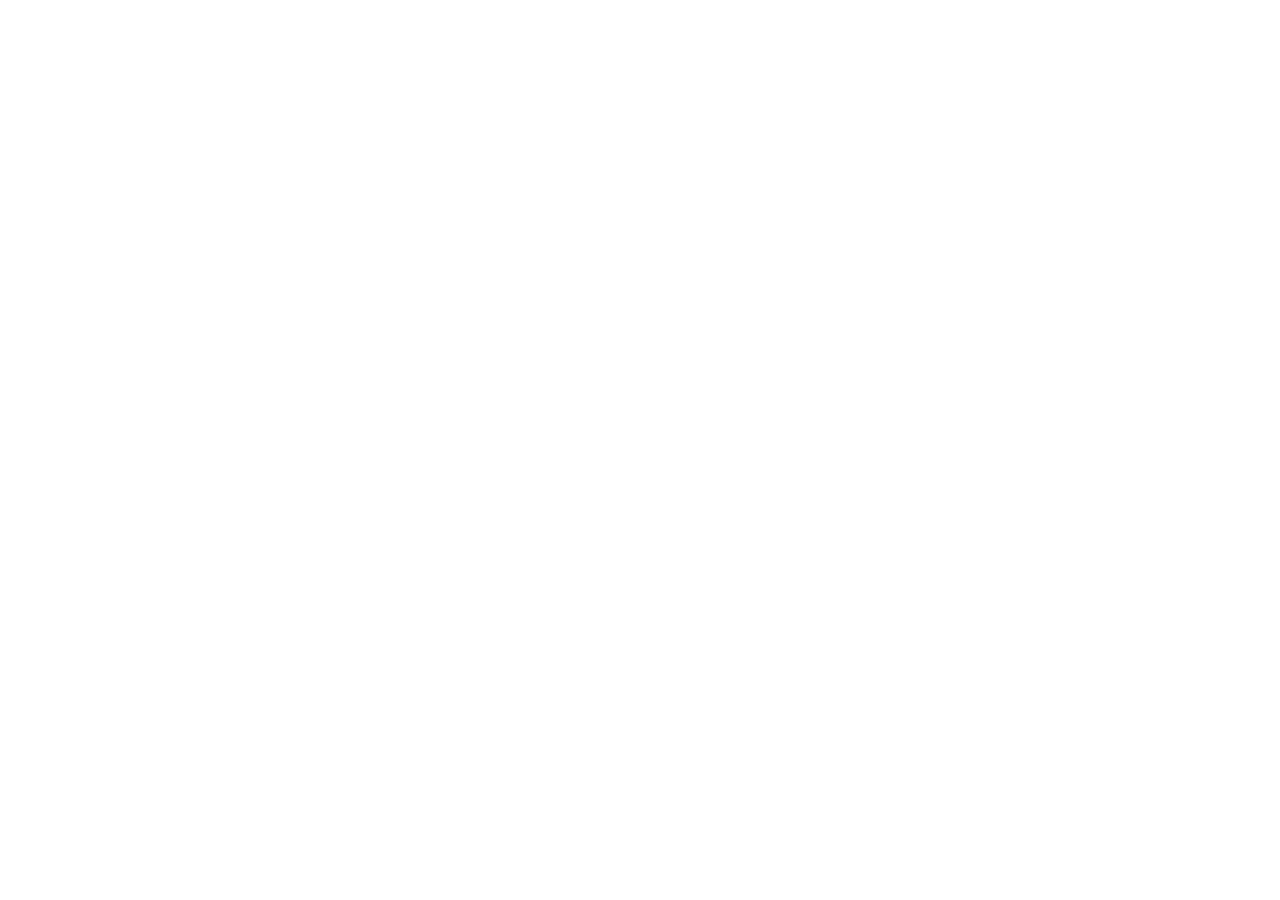
==== trabalho_do_terceiro/index.html @ 218927cc "Add files via upload" ====
<!DOCTYPE html>
<html lang="en">
<head>
    <meta charset="UTF-8">
    <meta name="viewport" content="width=device-width, initial-scale=1.0">
    <title>NOME</title>
</head>
<body>
    <head></head>
    <main></main>
    <footer></footer>
</body>
</html>
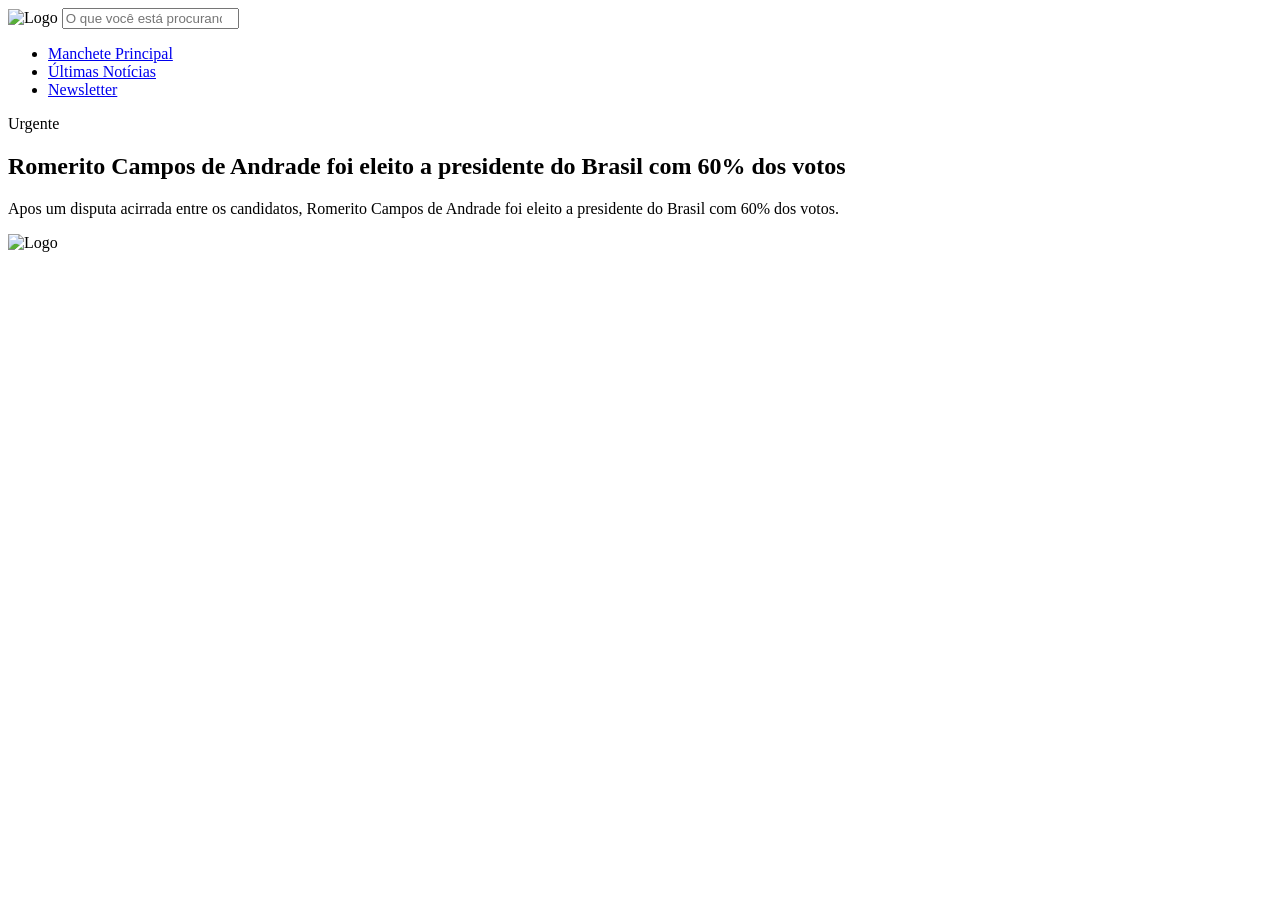
==== commit 58dd9593: "Revise index.html for new layout and content" ====
--- a/trabalho_do_terceiro/index.html
+++ b/trabalho_do_terceiro/index.html
@@ -3,11 +3,39 @@
 <head>
     <meta charset="UTF-8">
     <meta name="viewport" content="width=device-width, initial-scale=1.0">
-    <title>NOME</title>
+    <title>JORNAL IMORAL</title>
+    <link rel="stylesheet" href="style.css">
+    <link rel="shortcut icon" href="./Imagens/IMG_LOGO.png" type="image/x-icon">
 </head>
 <body>
-    <head></head>
-    <main></main>
+
+    <head>
+        <!-- NAVBAR -->
+        <nav class="navbar">
+            <img src="./Imagens/IMG_LOGO.png" alt="Logo" class="navbar__logo">
+            <input type="search" placeholder="O que você está procurando?" class="navbar__search">        
+            <ul class="navbar__menu">
+                <li><a class="navbar__item" href="#Principal_Manchete">Manchete Principal</a></li>
+                <li><a class="navbar__item" href="#Ultimas_Noticias">Últimas Notícias</a></li>
+                <li><a class="navbar__item" href="#Newsletter">Newsletter</a></li>
+            </ul>
+
+        </nav>
+    </head>
+
+    <main>
+        <!-- hero -->
+        <section class="hero" id="Principal_Manchete">
+            <div>
+                <span class="badge hero__badge">Urgente</span>
+                <h1 class="hero__titulo">Romerito Campos de Andrade foi eleito a presidente do Brasil com 60% dos votos</h1>
+                <p class="hero__text">Apos um disputa acirrada entre os candidatos, Romerito Campos de Andrade foi eleito a presidente do Brasil com 60% dos votos.</p>
+            </div>
+            <div>
+                <img src="./Imagens/IMG_PRINCIPAL.png" alt="Logo" class="hero__img">
+            </div>
+        </section>
+    </main>
     <footer></footer>
 </body>
-</html>+</html>
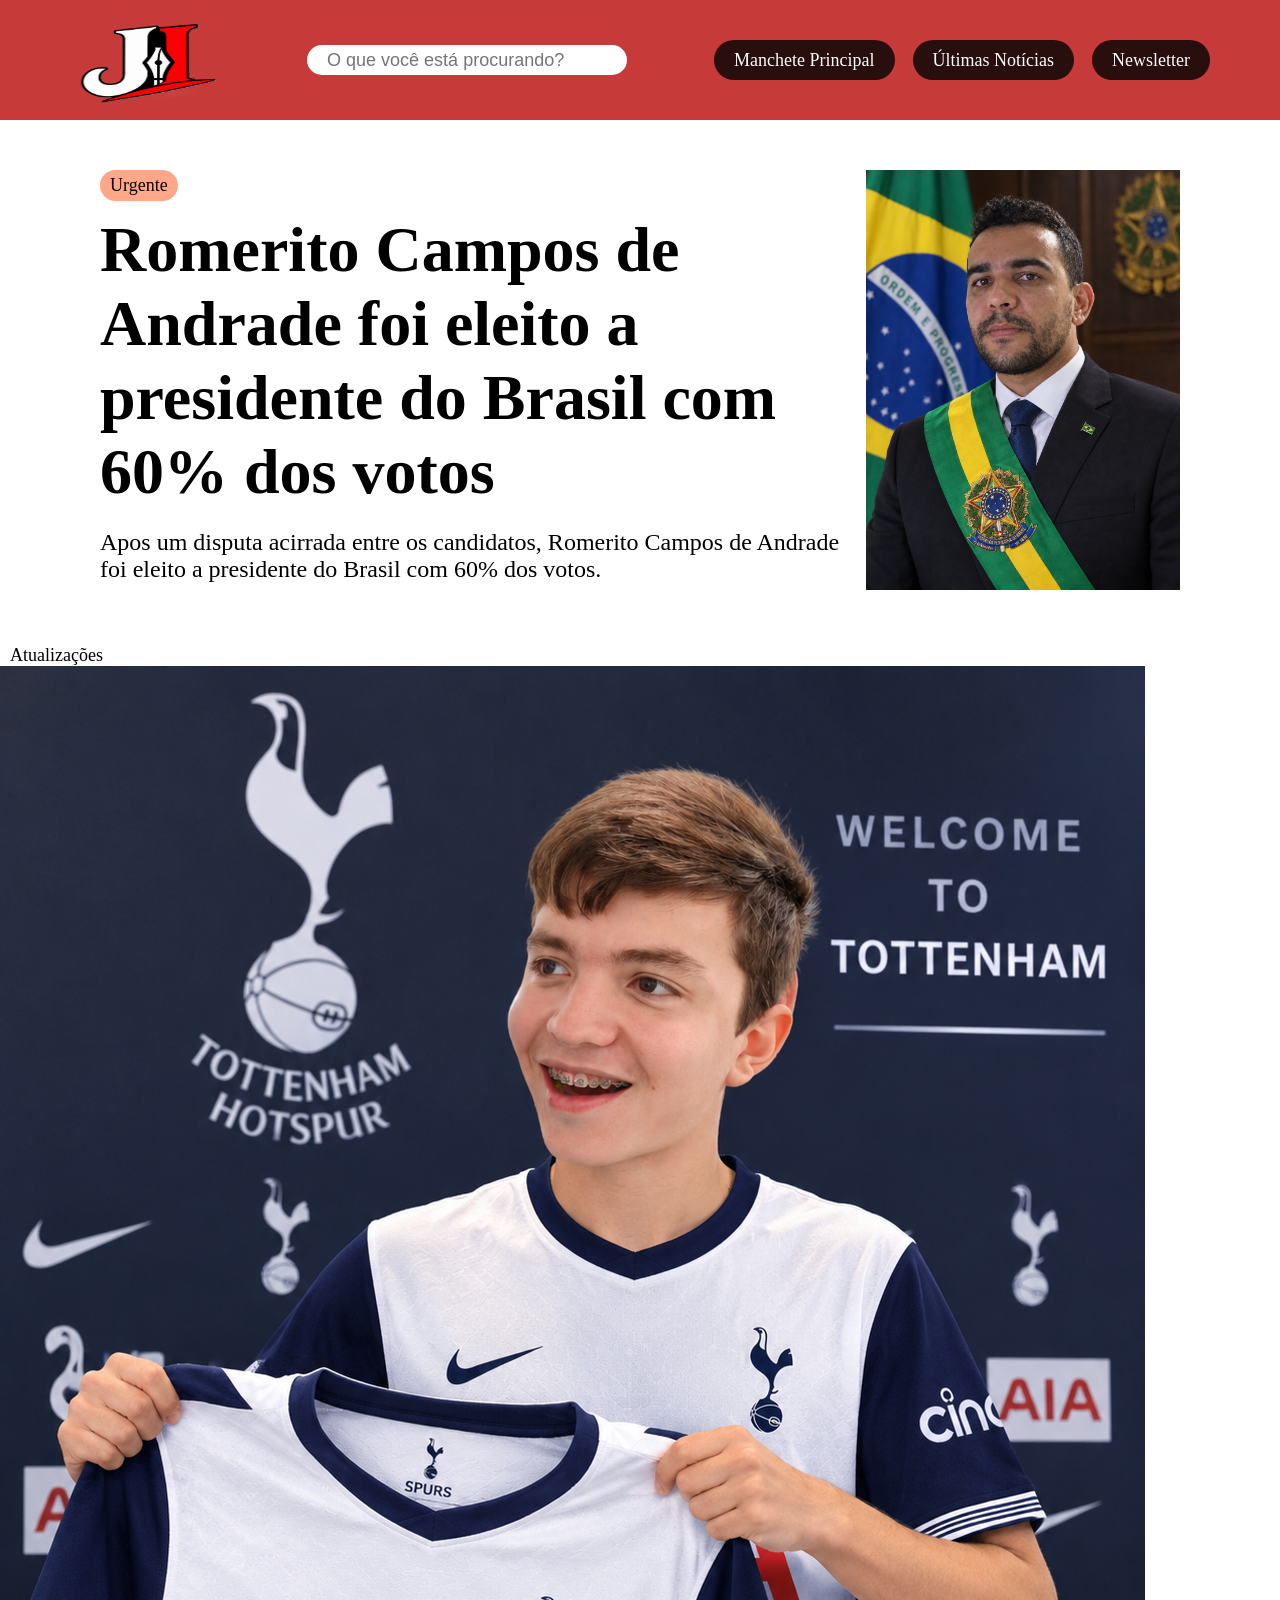
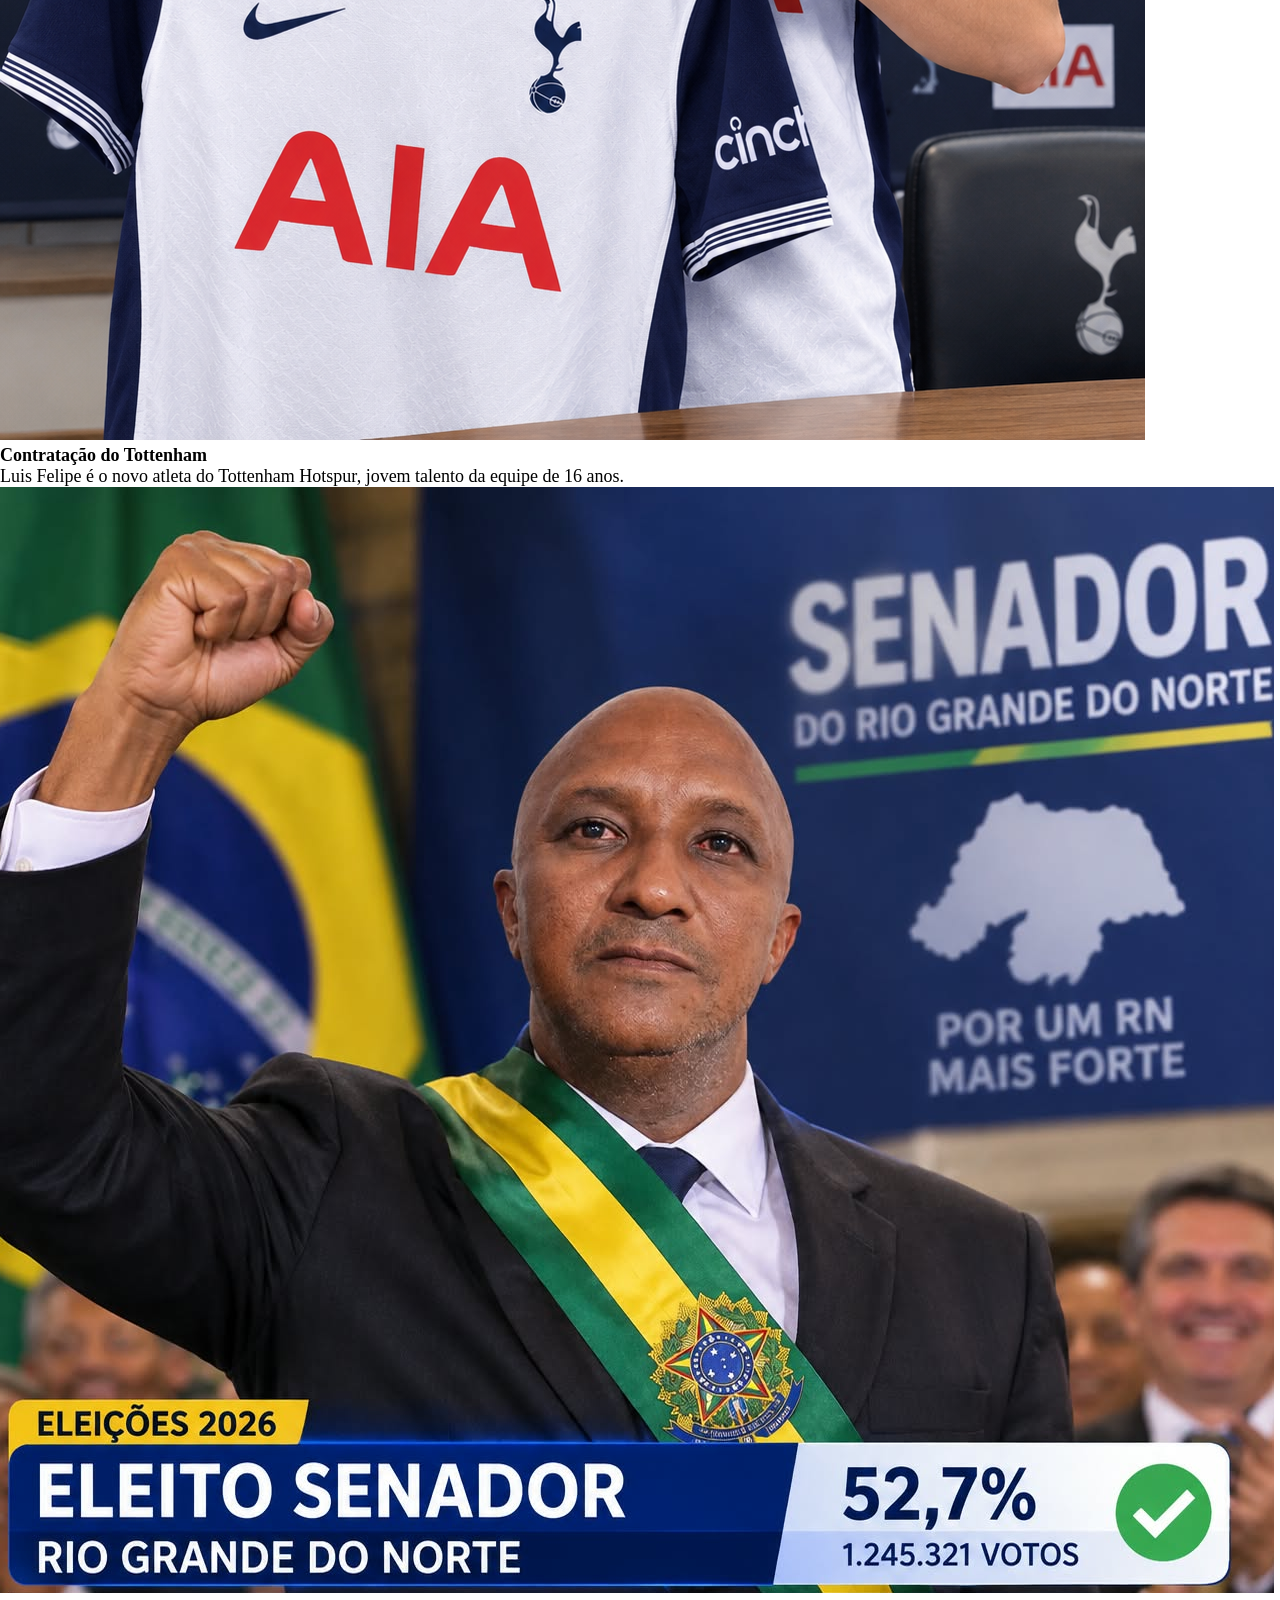
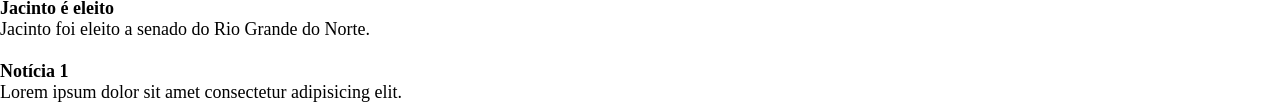
==== commit 9193b7ee: "adicionei um seçao nova seçao com noticia , ainda falta alguns  cards" ====
--- a/trabalho_do_terceiro/index.html
+++ b/trabalho_do_terceiro/index.html
@@ -35,6 +35,36 @@
                 <img src="./Imagens/IMG_PRINCIPAL.png" alt="Logo" class="hero__img">
             </div>
         </section>
+        <section id="Ultimas_Noticias" class="noticia">
+            <div class="noticia__header">
+                <span class="badge noticia__badge">Atualizações</span>
+            </div>
+            <div class="noticia__container">
+                <article class="card noticia__card">
+                    <img src="./Imagens/NOTICIA_1.png" alt="Notícia 1" class="noticia__img">
+                    <div class="noticia__content">
+                        <h2 class="noticia__titulo">Contratação do Tottenham </h2>
+                        <p class="noticia__text">Luis Felipe é o novo atleta do Tottenham Hotspur, jovem talento da equipe de 16 anos.</p>
+                    </div>
+                </article>
+
+                <article class="card noticia__card">
+                    <img src="./Imagens/NOTICIA_2.png" alt="Notícia 2" class="noticia__img">
+                    <div class="noticia__content">
+                        <h2 class="noticia__titulo"> Jacinto é eleito</h2>
+                        <p class="noticia__text">Jacinto foi eleito a senado do Rio Grande do Norte.</p>
+                    </div>
+                </article>
+
+                <article class="card noticia__card">
+                    <img src="" alt="">
+                    <div class="noticia__content">
+                        <h2 class="noticia__titulo">Notícia 1</h2>
+                        <p class="noticia__text">Lorem ipsum dolor sit amet consectetur adipisicing elit.</p>
+                    </div>
+                </article>
+            </div>
+        </section>
     </main>
     <footer></footer>
 </body>
--- a/trabalho_do_terceiro/style.css
+++ b/trabalho_do_terceiro/style.css
@@ -0,0 +1,85 @@
+* {
+    box-sizing: border-box;
+    margin: 0;
+    padding: 0;
+    border: 0;
+    font-size: 18px;
+}
+
+body {
+    height: 100vh;
+}
+
+/* Nav Bar */
+
+.navbar {
+    height: 120px;
+    background-color: rgb(198, 58, 58);
+    display: flex;
+    justify-content: space-between;
+    align-items: center;
+    padding: 0 70px;
+}
+.navbar__logo {
+    width: 150px;
+    height: 100px;
+
+}
+
+.navbar__search {
+    width: 320px;
+    height: 30px;
+    border-radius: 16px;
+    padding: 0 20px;
+}
+
+.navbar__menu {
+    display: flex;
+    list-style: none;
+    gap: 18px; 
+}
+
+.navbar__item {
+    background-color: rgba(3, 3, 3, 0.800);
+    color: rgb(253, 253, 253);
+    border-radius: 24px;
+    padding: 10px 20px;
+    text-decoration: none;
+}
+.navbar__item:hover {
+    background-color: rgba(253, 253, 253);
+    color: rgb(3, 3, 3, 0.800);
+}
+
+/* Badge, Card */
+.badge{
+    border-radius: 2rem;
+    padding: 5px 10px;
+
+}
+
+/* Hero */
+
+.hero{
+    display: flex;
+    justify-content: space-between;
+    padding: 50px 100px;
+}
+.hero__titulo{
+    font-size: 64px;
+
+}
+.hero__text{
+    font-size: 24px;
+    margin-top: 20px;
+}
+.hero__img{
+    height: 420px; 
+    display: inline-block;
+}
+.hero__badge{
+    background-color: rgb(254, 168, 137);
+    margin-bottom: 12px;
+    display: inline-block;
+    
+}
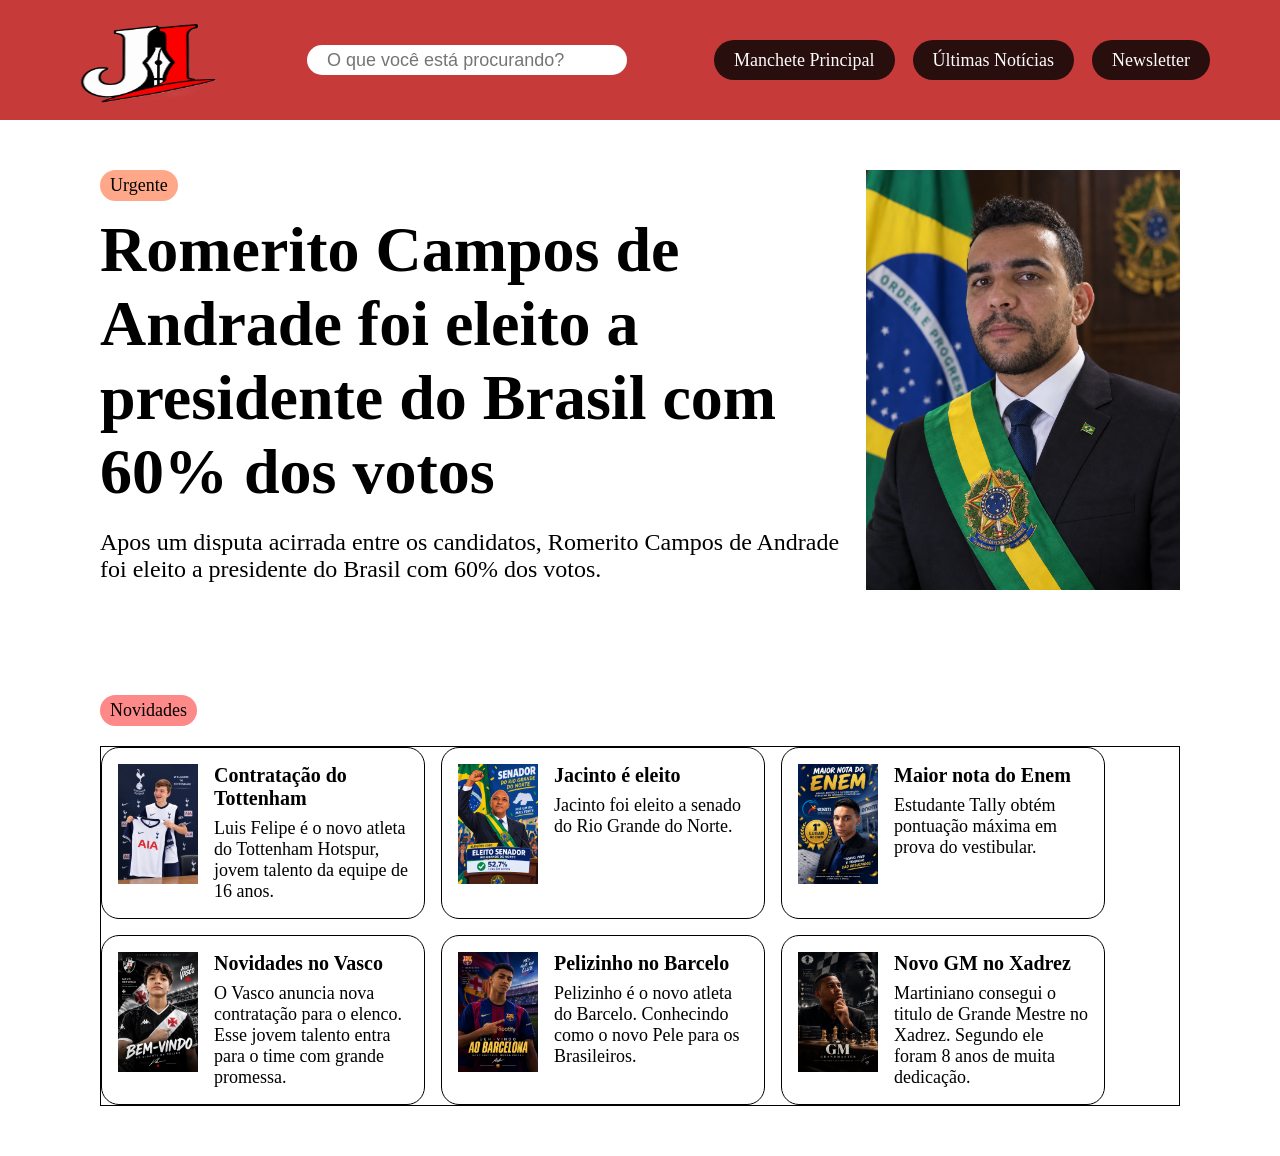
==== commit de016bc0: "Revise news section and add new articles Updated news section titles and added new articles." ====
--- a/trabalho_do_terceiro/index.html
+++ b/trabalho_do_terceiro/index.html
@@ -37,13 +37,13 @@
         </section>
         <section id="Ultimas_Noticias" class="noticia">
             <div class="noticia__header">
-                <span class="badge noticia__badge">Atualizações</span>
+                <span class="badge noticia__badge">Novidades</span>
             </div>
             <div class="noticia__container">
                 <article class="card noticia__card">
                     <img src="./Imagens/NOTICIA_1.png" alt="Notícia 1" class="noticia__img">
                     <div class="noticia__content">
-                        <h2 class="noticia__titulo">Contratação do Tottenham </h2>
+                        <h2 class="noticia__titulo">Contratação do Tottenham</h2>
                         <p class="noticia__text">Luis Felipe é o novo atleta do Tottenham Hotspur, jovem talento da equipe de 16 anos.</p>
                     </div>
                 </article>
@@ -51,16 +51,40 @@
                 <article class="card noticia__card">
                     <img src="./Imagens/NOTICIA_2.png" alt="Notícia 2" class="noticia__img">
                     <div class="noticia__content">
-                        <h2 class="noticia__titulo"> Jacinto é eleito</h2>
+                        <h2 class="noticia__titulo">Jacinto é eleito</h2>
                         <p class="noticia__text">Jacinto foi eleito a senado do Rio Grande do Norte.</p>
                     </div>
                 </article>
 
                 <article class="card noticia__card">
-                    <img src="" alt="">
+                    <img src="./Imagens/NOTICIA_3.png" alt="Notícia 3" class="noticia__img">
                     <div class="noticia__content">
-                        <h2 class="noticia__titulo">Notícia 1</h2>
-                        <p class="noticia__text">Lorem ipsum dolor sit amet consectetur adipisicing elit.</p>
+                        <h2 class="noticia__titulo">Maior nota do Enem</h2>
+                        <p class="noticia__text">Estudante Tally obtém pontuação máxima em prova do vestibular.</p>
+                    </div>
+                </article>
+
+                <article class="card noticia__card">
+                    <img src="./Imagens/NOTICIA_4.png" alt="Notícia 4" class="noticia__img">
+                    <div class="noticia__content">
+                        <h2 class="noticia__titulo">Novidades no Vasco</h2>
+                        <p class="noticia__text">O Vasco anuncia nova contratação para o elenco. Esse jovem talento entra para o time com grande promessa.</p>
+                    </div>
+                </article>
+
+                <article class="card noticia__card">
+                    <img src="./Imagens/NOTICIA_5.png" alt="Notícia 5" class="noticia__img">
+                    <div class="noticia__content">
+                        <h2 class="noticia__titulo">Pelizinho no Barcelo</h2>
+                        <p class="noticia__text">Pelizinho é o novo atleta do Barcelo. Conhecindo como o novo Pele para os Brasileiros.</p>
+                    </div>
+                </article>
+
+                <article class="card noticia__card">
+                    <img src="./Imagens/NOTICIA_6.png" alt="Notícia 6" class="noticia__img">
+                    <div class="noticia__content">
+                        <h2 class="noticia__titulo">Novo GM no Xadrez</h2>
+                        <p class="noticia__text">Martiniano consegui o titulo de Grande Mestre no Xadrez. Segundo ele foram 8 anos de muita dedicação.</p>
                     </div>
                 </article>
             </div>
--- a/trabalho_do_terceiro/style.css
+++ b/trabalho_do_terceiro/style.css
@@ -57,6 +57,12 @@
     padding: 5px 10px;
 
 }
+.card{
+    border: 1px solid rgb(0, 0, 0);
+    border-radius: 1rem;
+    background-color: rgb(255, 255, 255);
+    width: 324px;
+}
 
 /* Hero */
 
@@ -82,4 +88,41 @@
     margin-bottom: 12px;
     display: inline-block;
     
-}+}
+
+/* Noticias */
+.noticia{
+    padding: 50px 100px;
+}
+.noticia__header {
+    margin-bottom: 20px;
+}
+.noticia__card {
+    display: flex;
+    align-items: flex-start;
+    gap: 16px;
+    padding: 16px;
+}
+
+.noticia__img{
+    height: 120px;
+    display: block;
+}
+.noticia__titulo{
+    font-size: 20px;
+}
+.noticia__text{
+    display: block;
+    margin-top: 8px;
+}
+.noticia__badge{
+    background-color: rgb(254, 137, 137);
+    display: inline-block;
+}
+.noticia__container{
+    display: flex;
+    flex-wrap: wrap;
+    gap: 16px;
+    border: 1px solid rgb(0, 0, 0);
+    
+}
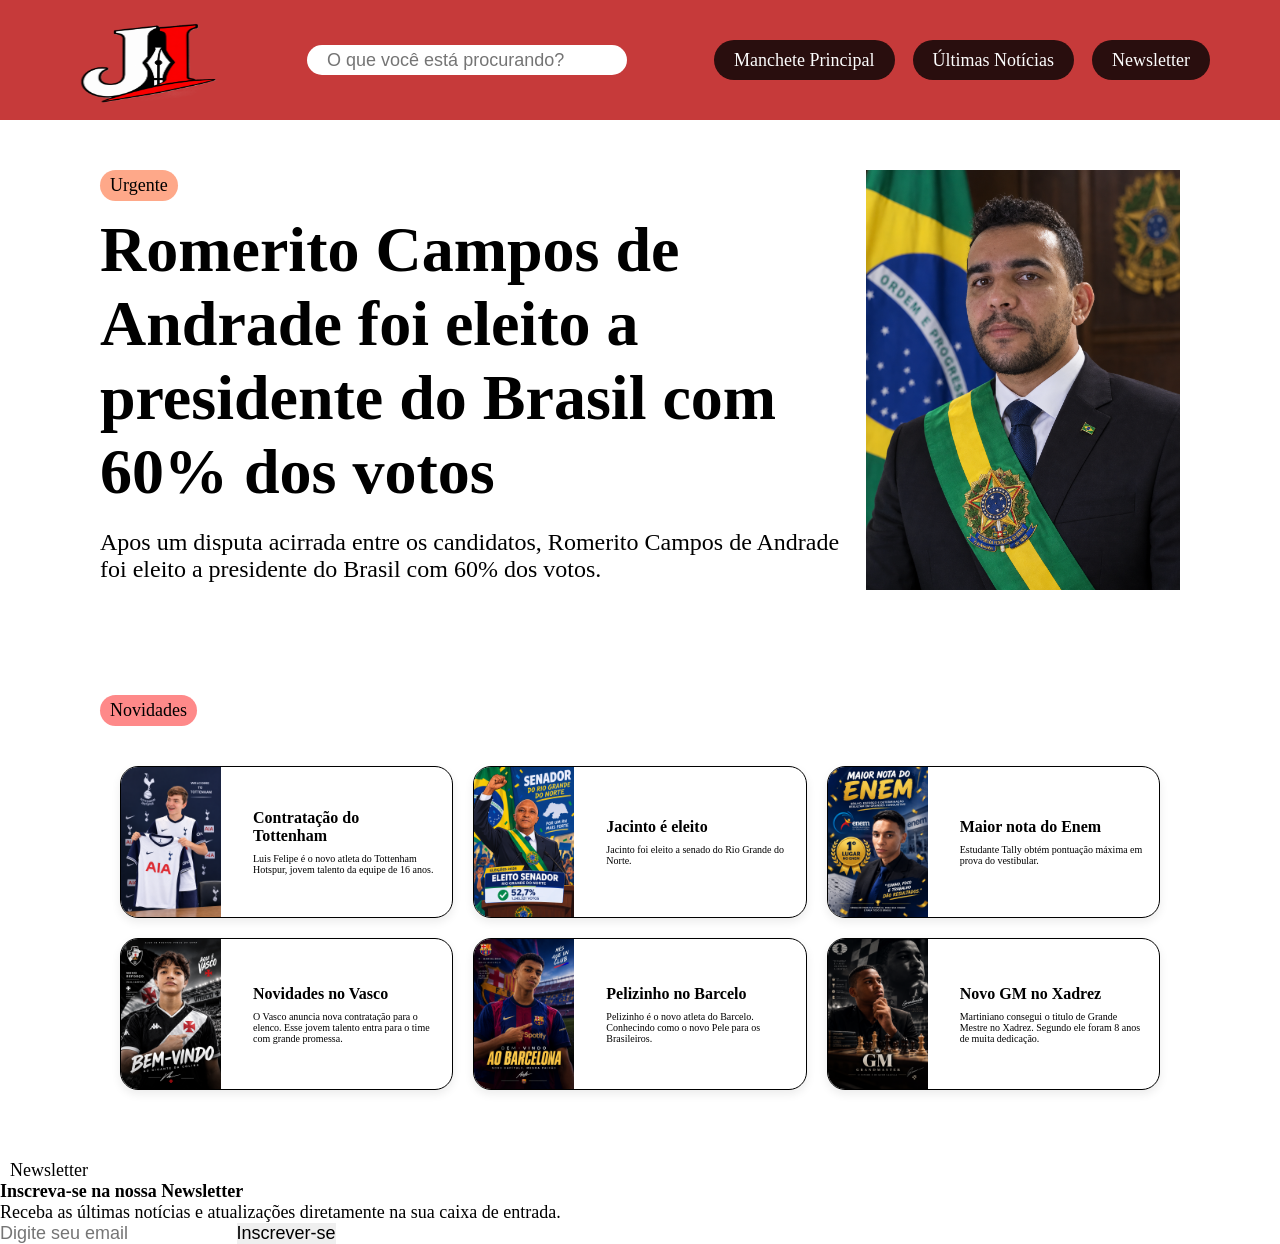
==== commit a1a3e95d: "Refactor HTML structure and add newsletter section Updated the HTML structure by replacing the secon" ====
--- a/trabalho_do_terceiro/index.html
+++ b/trabalho_do_terceiro/index.html
@@ -9,7 +9,7 @@
 </head>
 <body>
 
-    <head>
+    <header>
         <!-- NAVBAR -->
         <nav class="navbar">
             <img src="./Imagens/IMG_LOGO.png" alt="Logo" class="navbar__logo">
@@ -21,13 +21,13 @@
             </ul>
 
         </nav>
-    </head>
+    </header>
 
     <main>
         <!-- hero -->
         <section class="hero" id="Principal_Manchete">
             <div>
-                <span class="badge hero__badge">Urgente</span>
+                <span class="badge hero__badge badge--hero">Urgente</span>
                 <h1 class="hero__titulo">Romerito Campos de Andrade foi eleito a presidente do Brasil com 60% dos votos</h1>
                 <p class="hero__text">Apos um disputa acirrada entre os candidatos, Romerito Campos de Andrade foi eleito a presidente do Brasil com 60% dos votos.</p>
             </div>
@@ -35,9 +35,11 @@
                 <img src="./Imagens/IMG_PRINCIPAL.png" alt="Logo" class="hero__img">
             </div>
         </section>
+        
+        <!-- Últimas Notícias -->
         <section id="Ultimas_Noticias" class="noticia">
             <div class="noticia__header">
-                <span class="badge noticia__badge">Novidades</span>
+                <span class="badge noticia__badge badge--noticia">Novidades</span>
             </div>
             <div class="noticia__container">
                 <article class="card noticia__card">
@@ -89,6 +91,18 @@
                 </article>
             </div>
         </section>
+        <section id="Newsletter" class="newsletter">
+            <div class="newsletter__container">
+                <span class="badge newsletter__badge badge--newsletter">Newsletter</span>
+                <h2 class="newsletter__titulo">Inscreva-se na nossa Newsletter</h2>
+                <p class="newsletter__text">Receba as últimas notícias e atualizações diretamente na sua caixa de entrada.</p>
+                <form class="newsletter__form">
+                    <input type="email" placeholder="Digite seu email" class="newsletter__input">
+                    <button type="submit" class="btn newsletter__btn">Inscrever-se</button>
+                </form>
+            </div>
+            
+        </section>
     </main>
     <footer></footer>
 </body>
--- a/trabalho_do_terceiro/style.css
+++ b/trabalho_do_terceiro/style.css
@@ -61,7 +61,7 @@
     border: 1px solid rgb(0, 0, 0);
     border-radius: 1rem;
     background-color: rgb(255, 255, 255);
-    width: 324px;
+    overflow: hidden;
 }
 
 /* Hero */
@@ -70,6 +70,7 @@
     display: flex;
     justify-content: space-between;
     padding: 50px 100px;
+    flex-direction: row;
 }
 .hero__titulo{
     font-size: 64px;
@@ -93,27 +94,43 @@
 /* Noticias */
 .noticia{
     padding: 50px 100px;
+    display: flex;
+    flex-direction: column;
+
 }
 .noticia__header {
     margin-bottom: 20px;
 }
 .noticia__card {
     display: flex;
-    align-items: flex-start;
+    flex-direction: row;
+    align-items: center;
     gap: 16px;
+    width: 280px;
+    min-width: 280px;
+    flex-grow: 1;
+    box-shadow: 0 4px 10px rgba(0, 0, 0, 0.08);
+}
+
+.noticia__content {
+    width: 100%;
     padding: 16px;
 }
 
 .noticia__img{
-    height: 120px;
+    
+    height: 150px;
+    object-fit: cover;
     display: block;
+
 }
 .noticia__titulo{
-    font-size: 20px;
+    font-size: 16px;
+    margin-bottom: 8px;
 }
 .noticia__text{
     display: block;
-    margin-top: 8px;
+    font-size: 10px;
 }
 .noticia__badge{
     background-color: rgb(254, 137, 137);
@@ -121,8 +138,8 @@
 }
 .noticia__container{
     display: flex;
+    flex-direction: row;
     flex-wrap: wrap;
-    gap: 16px;
-    border: 1px solid rgb(0, 0, 0);
-    
+    gap: 20px;
+    padding: 20px;
 }
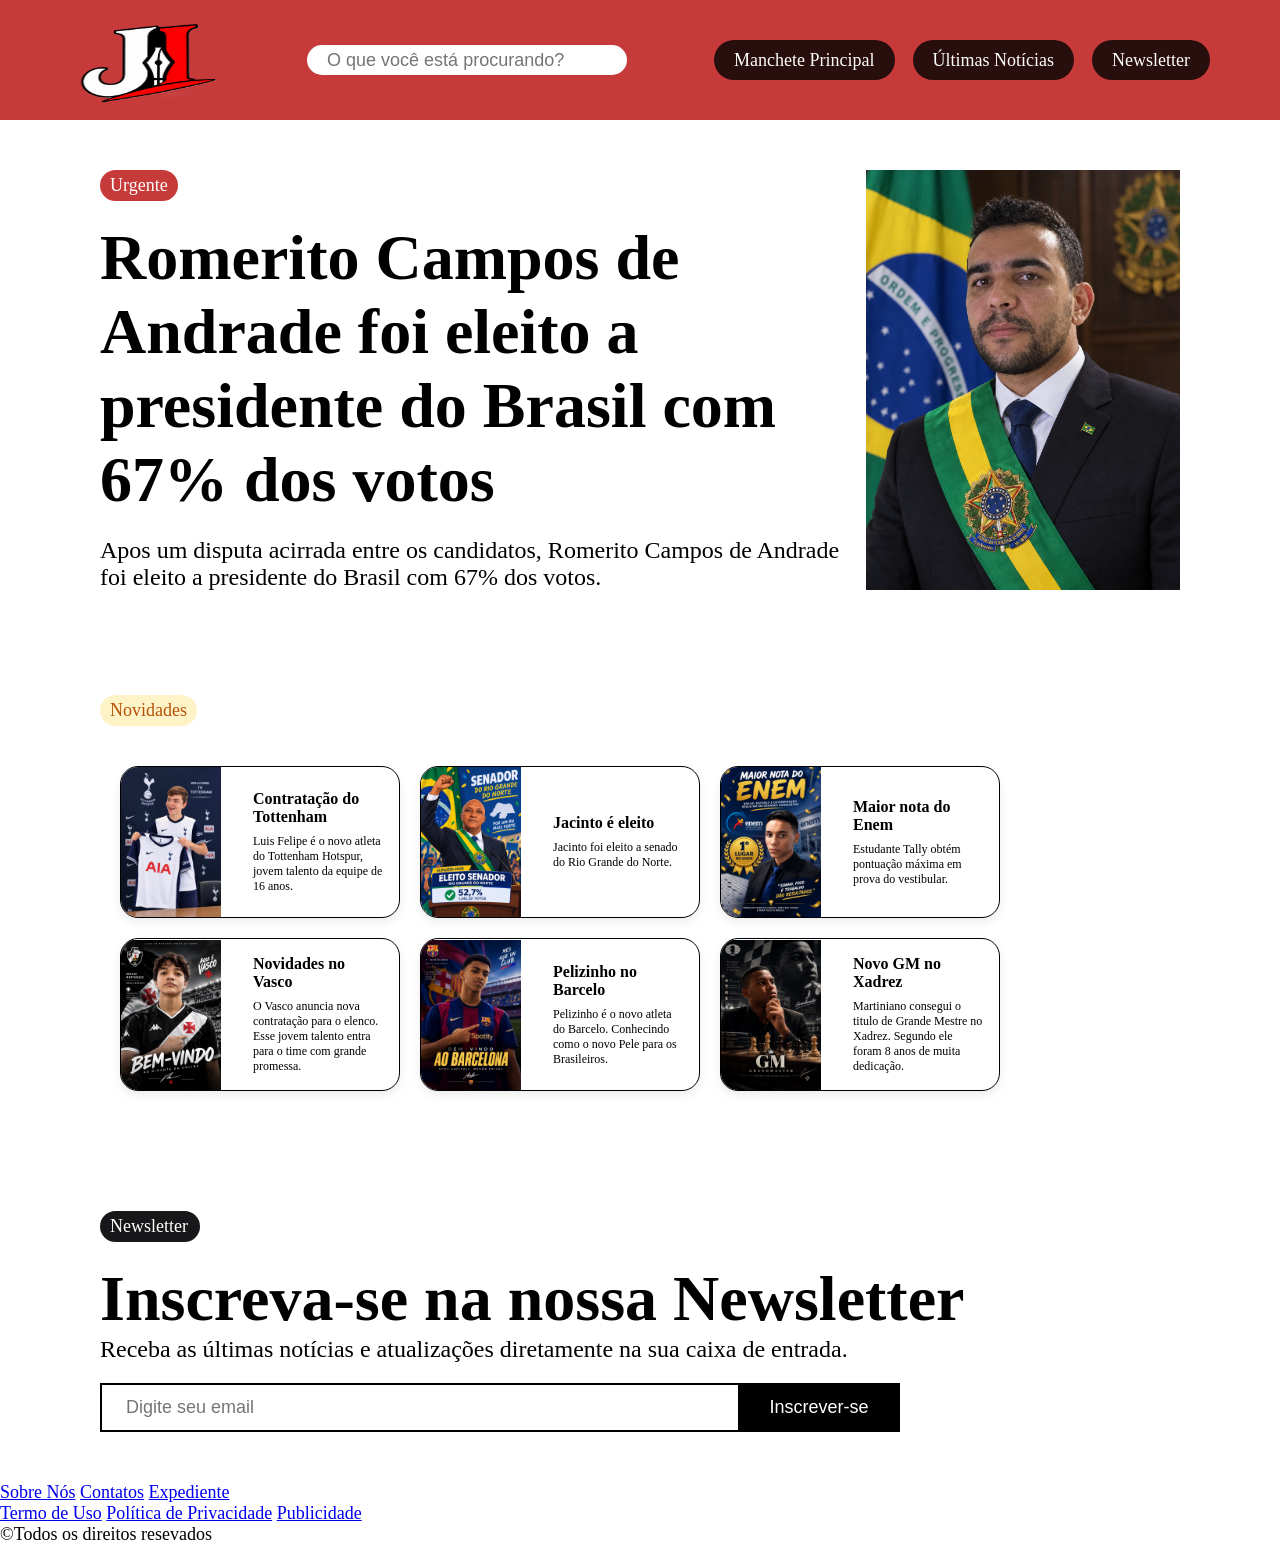
==== commit 10c23251: "Modify headline and enhance footer structure Updated the main headline and added footer links." ====
--- a/trabalho_do_terceiro/index.html
+++ b/trabalho_do_terceiro/index.html
@@ -28,8 +28,8 @@
         <section class="hero" id="Principal_Manchete">
             <div>
                 <span class="badge hero__badge badge--hero">Urgente</span>
-                <h1 class="hero__titulo">Romerito Campos de Andrade foi eleito a presidente do Brasil com 60% dos votos</h1>
-                <p class="hero__text">Apos um disputa acirrada entre os candidatos, Romerito Campos de Andrade foi eleito a presidente do Brasil com 60% dos votos.</p>
+                <h1 class="hero__titulo">Romerito Campos de Andrade foi eleito a presidente do Brasil com 67% dos votos</h1>
+                <p class="hero__text">Apos um disputa acirrada entre os candidatos, Romerito Campos de Andrade foi eleito a presidente do Brasil com 67% dos votos.</p>
             </div>
             <div>
                 <img src="./Imagens/IMG_PRINCIPAL.png" alt="Logo" class="hero__img">
@@ -104,6 +104,23 @@
             
         </section>
     </main>
-    <footer></footer>
+    <!-- Rodapé -->
+    <footer class="Rodape">
+        <nav class="Rodape__Links" aria-label="Links do rodapé">
+            <div class="Rodape__Coluna">
+                <a href="#" class="Rodape__link">Sobre Nós</a>
+                <a href="#" class="Rodape__link">Contatos</a>
+                <a href="#" class="Rodape__link">Expediente</a>
+            </div>
+            <div class="Rodape__Coluna">
+                <a href="#" class="Rodape__link">Termo de Uso</a>
+                <a href="#" class="Rodape__link">Política de Privacidade</a>
+                <a href="#" class="Rodape__link">Publicidade</a>
+            </div>
+        </nav>
+        <div class="Rodape__direito">
+            <small class="Rodape__direito">&copy;Todos os direitos resevados</small>
+        </div>
+    </footer>
 </body>
 </html>
--- a/trabalho_do_terceiro/style.css
+++ b/trabalho_do_terceiro/style.css
@@ -28,6 +28,8 @@
 
 .navbar__search {
     width: 320px;
+    max-width: 100%;
+    min-width: 180px;
     height: 30px;
     border-radius: 16px;
     padding: 0 20px;
@@ -46,24 +48,29 @@
     padding: 10px 20px;
     text-decoration: none;
 }
+
 .navbar__item:hover {
     background-color: rgba(253, 253, 253);
     color: rgb(3, 3, 3, 0.800);
 }
 
-/* Badge, Card */
+/* Badge, Card, Button */
 .badge{
     border-radius: 2rem;
     padding: 5px 10px;
 
 }
+
 .card{
     border: 1px solid rgb(0, 0, 0);
     border-radius: 1rem;
     background-color: rgb(255, 255, 255);
     overflow: hidden;
 }
-
+.btn{
+    border: 1px solid rgb(0, 0, 0);
+    padding: 12px 24px;
+}
 /* Hero */
 
 .hero{
@@ -72,23 +79,30 @@
     padding: 50px 100px;
     flex-direction: row;
 }
+
 .hero__titulo{
     font-size: 64px;
 
 }
+
 .hero__text{
     font-size: 24px;
     margin-top: 20px;
 }
+
 .hero__img{
     height: 420px; 
     display: inline-block;
 }
+
 .hero__badge{
-    background-color: rgb(254, 168, 137);
-    margin-bottom: 12px;
-    display: inline-block;
-    
+    margin-bottom: 20px;
+    display: inline-block;
+}
+
+.badge--hero{
+    background-color:rgb(198, 58, 58);
+    color: rgb(255, 255, 255);
 }
 
 /* Noticias */
@@ -96,19 +110,20 @@
     padding: 50px 100px;
     display: flex;
     flex-direction: column;
-
-}
+}
+
 .noticia__header {
     margin-bottom: 20px;
 }
+
 .noticia__card {
     display: flex;
     flex-direction: row;
     align-items: center;
     gap: 16px;
     width: 280px;
-    min-width: 280px;
-    flex-grow: 1;
+    max-width: 100%;
+    min-width: 220px;
     box-shadow: 0 4px 10px rgba(0, 0, 0, 0.08);
 }
 
@@ -124,22 +139,76 @@
     display: block;
 
 }
+
 .noticia__titulo{
     font-size: 16px;
     margin-bottom: 8px;
 }
+
 .noticia__text{
     display: block;
-    font-size: 10px;
+    font-size: 12px;
 }
 .noticia__badge{
-    background-color: rgb(254, 137, 137);
-    display: inline-block;
-}
+    display: inline-block;
+}
+.badge--noticia{
+    background-color:rgb(254, 243, 199);
+    color: rgb(180, 83, 9);
+}
+
 .noticia__container{
     display: flex;
     flex-direction: row;
     flex-wrap: wrap;
-    gap: 20px;
+    gap: 20px;    
     padding: 20px;
 }
+
+/*Newsletter*/
+.newsletter{
+    padding: 50px 100px;
+    display: flex;
+
+
+}
+.newsletter__titulo{
+    font-size: 64px;
+}
+.newsletter__text{
+    margin-bottom: 20px;
+    font-size: 24px;
+}
+.newsletter__input{
+    border: 1px solid rgb(0, 0, 0);
+    padding: 12px 24px;
+    width: 100%;
+    max-width: 700px;
+    min-width: 180px;
+}
+.newsletter__btn{
+    background-color: rgb(0, 0, 0);
+    color: rgb(255, 255, 255);
+    min-width: 160px;
+}
+.newsletter__form{
+    border: 1px solid rgb(0, 0, 0);
+    display: flex;
+    width: 100%;
+    max-width: 800px;
+}
+
+.badge--newsletter{
+    background-color: rgb(24, 24, 27);
+    color: rgb(255, 255, 255);
+}
+.newsletter__badge{
+    display: inline-block;
+    margin-bottom: 20px;
+    width: 100px;
+}
+.newsletter__btn:hover{
+    background-color: rgb(255, 99, 99);
+    color: rgb(0, 0, 0);
+    cursor: pointer;
+}
